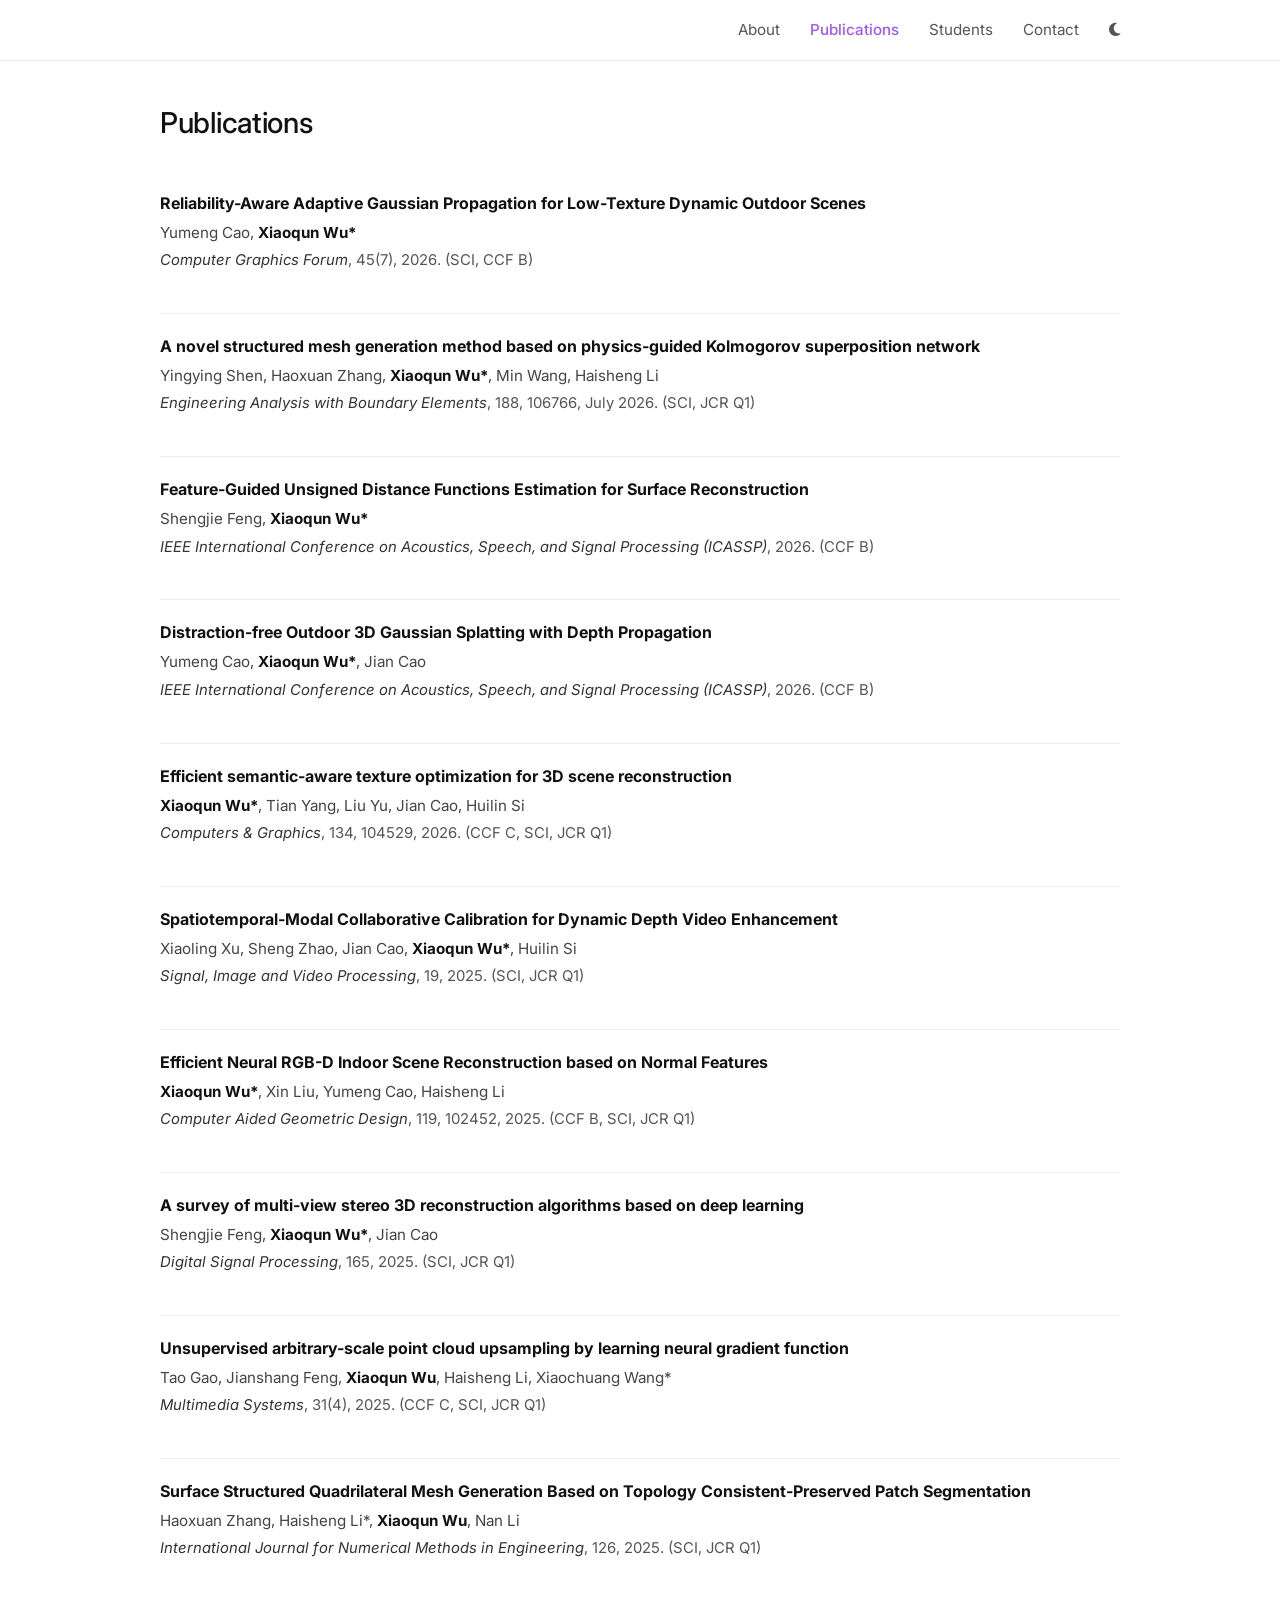
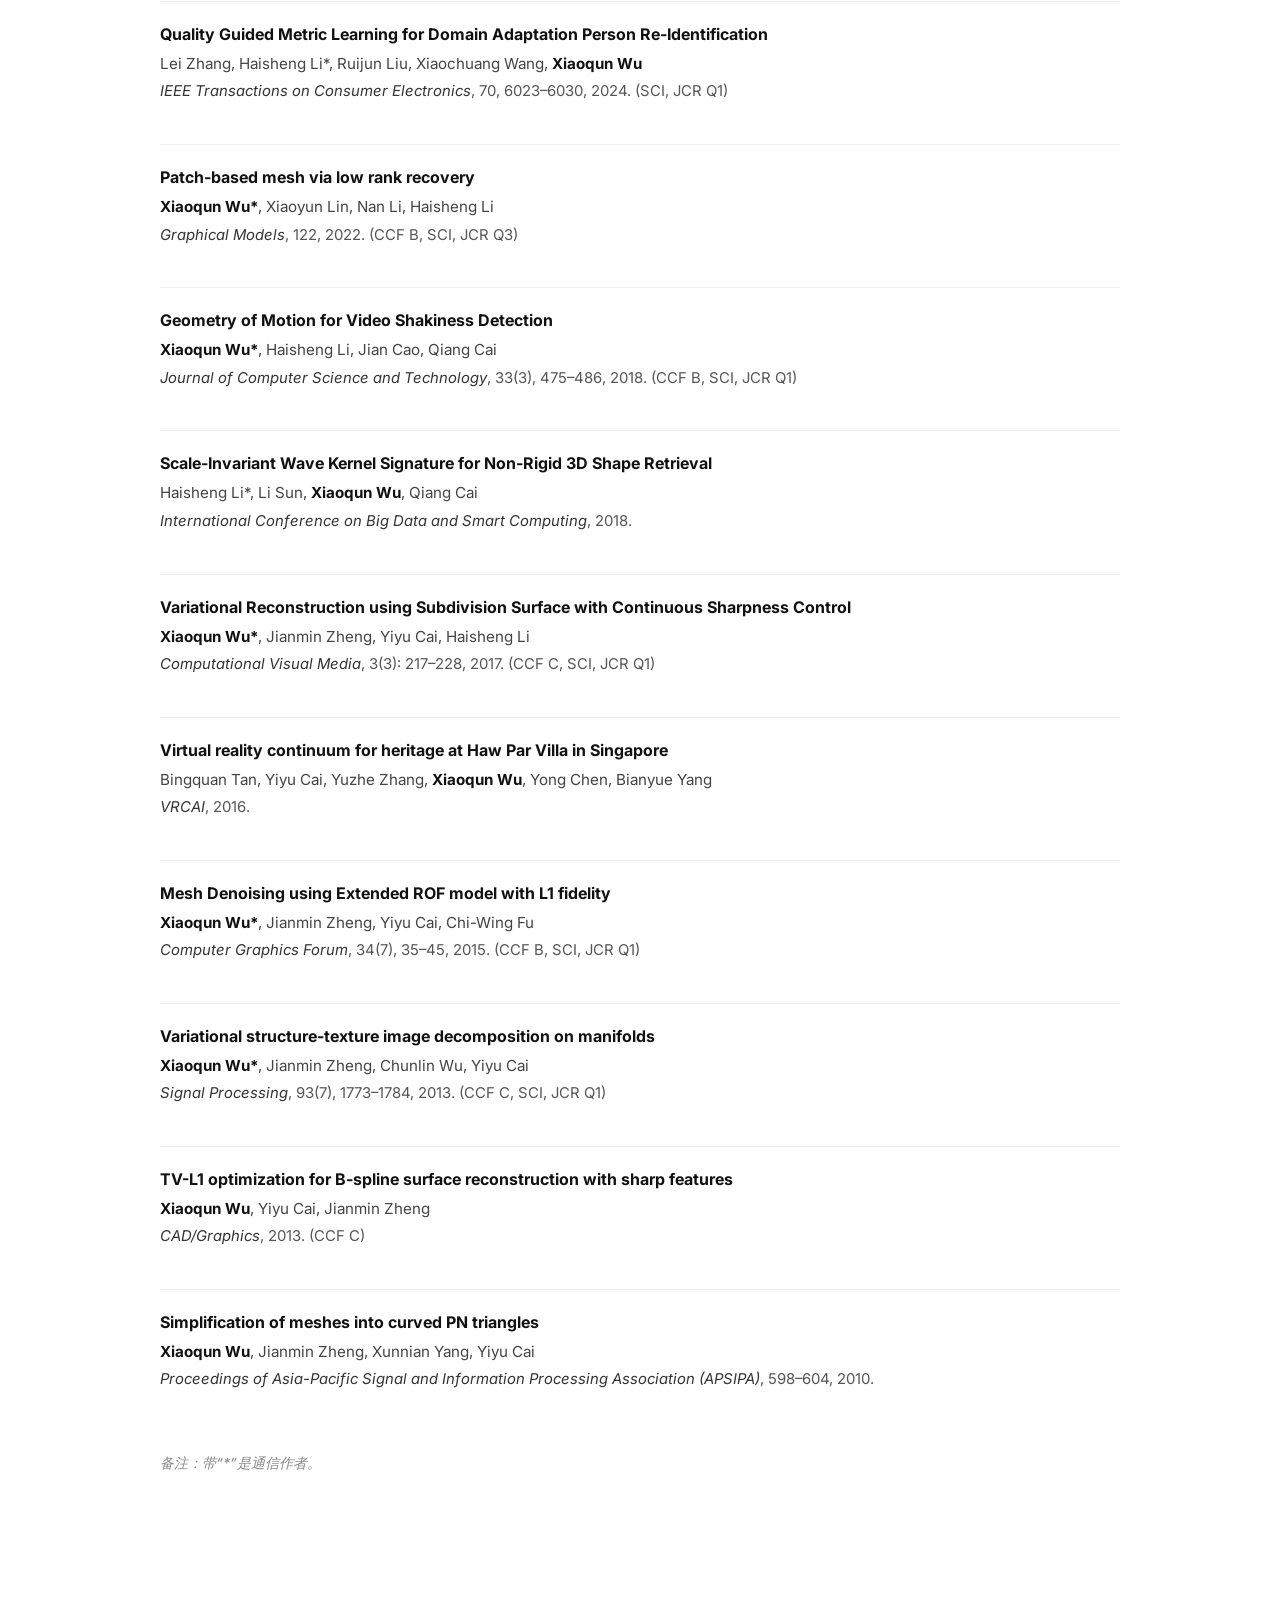
==== publications.html @ 1bc6a243 "Add files via upload" ====
<!DOCTYPE html>
<html lang="en">
<head>
    <meta charset="UTF-8">
    <meta name="viewport" content="width=device-width, initial-scale=1.0">
    <title>Publications - Xiaoqun Wu</title>
    <link rel="stylesheet" href="style.css">
    <link rel="stylesheet" href="https://cdnjs.cloudflare.com/ajax/libs/font-awesome/6.4.0/css/all.min.css">
    <link rel="preconnect" href="https://fonts.googleapis.com">
    <link rel="preconnect" href="https://fonts.gstatic.com" crossorigin>
    <link href="https://fonts.googleapis.com/css2?family=Inter:wght@300;400;500;600&display=swap" rel="stylesheet">
</head>
<body>

    <!-- 顶部导航栏 -->
    <nav class="navbar">
        <div class="nav-container">
            <div class="nav-links">
                <a href="index.html">About</a>
                <a href="publications.html" class="active">Publications</a>
                <a href="students.html">Students</a>
                <a href="index.html#contact">Contact</a>
                <a href="#" class="theme-toggle"><i class="fas fa-moon"></i></a>
            </div>
        </div>
    </nav>

    <!-- 主内容区 -->
    <main class="main-content">
        <section id="publications" class="section">
            <h2>Publications</h2>

            <ol class="pub-list">

                <li>
                    <div class="pub-title">Reliability-Aware Adaptive Gaussian Propagation for Low-Texture Dynamic Outdoor Scenes</div>
                    <div class="pub-authors">Yumeng Cao, <strong>Xiaoqun Wu*</strong></div>
                    <div class="pub-venue"><em>Computer Graphics Forum</em>, 45(7), 2026. (SCI, CCF B)</div>
                </li>

                <li>
                    <div class="pub-title">A novel structured mesh generation method based on physics-guided Kolmogorov superposition network</div>
                    <div class="pub-authors">Yingying Shen, Haoxuan Zhang, <strong>Xiaoqun Wu*</strong>, Min Wang, Haisheng Li</div>
                    <div class="pub-venue"><em>Engineering Analysis with Boundary Elements</em>, 188, 106766, July 2026. (SCI, JCR Q1)</div>
                </li>

                <li>
                    <div class="pub-title">Feature-Guided Unsigned Distance Functions Estimation for Surface Reconstruction</div>
                    <div class="pub-authors">Shengjie Feng, <strong>Xiaoqun Wu*</strong></div>
                    <div class="pub-venue"><em>IEEE International Conference on Acoustics, Speech, and Signal Processing (ICASSP)</em>, 2026. (CCF B)</div>
                </li>

                <li>
                    <div class="pub-title">Distraction-free Outdoor 3D Gaussian Splatting with Depth Propagation</div>
                    <div class="pub-authors">Yumeng Cao, <strong>Xiaoqun Wu*</strong>, Jian Cao</div>
                    <div class="pub-venue"><em>IEEE International Conference on Acoustics, Speech, and Signal Processing (ICASSP)</em>, 2026. (CCF B)</div>
                </li>

                <li>
                    <div class="pub-title">Efficient semantic-aware texture optimization for 3D scene reconstruction</div>
                    <div class="pub-authors"><strong>Xiaoqun Wu*</strong>, Tian Yang, Liu Yu, Jian Cao, Huilin Si</div>
                    <div class="pub-venue"><em>Computers &amp; Graphics</em>, 134, 104529, 2026. (CCF C, SCI, JCR Q1)</div>
                </li>

                <li>
                    <div class="pub-title">Spatiotemporal-Modal Collaborative Calibration for Dynamic Depth Video Enhancement</div>
                    <div class="pub-authors">Xiaoling Xu, Sheng Zhao, Jian Cao, <strong>Xiaoqun Wu*</strong>, Huilin Si</div>
                    <div class="pub-venue"><em>Signal, Image and Video Processing</em>, 19, 2025. (SCI, JCR Q1)</div>
                </li>

                <li>
                    <div class="pub-title">Efficient Neural RGB-D Indoor Scene Reconstruction based on Normal Features</div>
                    <div class="pub-authors"><strong>Xiaoqun Wu*</strong>, Xin Liu, Yumeng Cao, Haisheng Li</div>
                    <div class="pub-venue"><em>Computer Aided Geometric Design</em>, 119, 102452, 2025. (CCF B, SCI, JCR Q1)</div>
                </li>

                <li>
                    <div class="pub-title">A survey of multi-view stereo 3D reconstruction algorithms based on deep learning</div>
                    <div class="pub-authors">Shengjie Feng, <strong>Xiaoqun Wu*</strong>, Jian Cao</div>
                    <div class="pub-venue"><em>Digital Signal Processing</em>, 165, 2025. (SCI, JCR Q1)</div>
                </li>

                <li>
                    <div class="pub-title">Unsupervised arbitrary-scale point cloud upsampling by learning neural gradient function</div>
                    <div class="pub-authors">Tao Gao, Jianshang Feng, <strong>Xiaoqun Wu</strong>, Haisheng Li, Xiaochuang Wang*</div>
                    <div class="pub-venue"><em>Multimedia Systems</em>, 31(4), 2025. (CCF C, SCI, JCR Q1)</div>
                </li>

                <li>
                    <div class="pub-title">Surface Structured Quadrilateral Mesh Generation Based on Topology Consistent-Preserved Patch Segmentation</div>
                    <div class="pub-authors">Haoxuan Zhang, Haisheng Li*, <strong>Xiaoqun Wu</strong>, Nan Li</div>
                    <div class="pub-venue"><em>International Journal for Numerical Methods in Engineering</em>, 126, 2025. (SCI, JCR Q1)</div>
                </li>

                <li>
                    <div class="pub-title">Quality Guided Metric Learning for Domain Adaptation Person Re-Identification</div>
                    <div class="pub-authors">Lei Zhang, Haisheng Li*, Ruijun Liu, Xiaochuang Wang, <strong>Xiaoqun Wu</strong></div>
                    <div class="pub-venue"><em>IEEE Transactions on Consumer Electronics</em>, 70, 6023–6030, 2024. (SCI, JCR Q1)</div>
                </li>

                <li>
                    <div class="pub-title">Patch-based mesh via low rank recovery</div>
                    <div class="pub-authors"><strong>Xiaoqun Wu*</strong>, Xiaoyun Lin, Nan Li, Haisheng Li</div>
                    <div class="pub-venue"><em>Graphical Models</em>, 122, 2022. (CCF B, SCI, JCR Q3)</div>
                </li>

                <li>
                    <div class="pub-title">Geometry of Motion for Video Shakiness Detection</div>
                    <div class="pub-authors"><strong>Xiaoqun Wu*</strong>, Haisheng Li, Jian Cao, Qiang Cai</div>
                    <div class="pub-venue"><em>Journal of Computer Science and Technology</em>, 33(3), 475–486, 2018. (CCF B, SCI, JCR Q1)</div>
                </li>

                <li>
                    <div class="pub-title">Scale-Invariant Wave Kernel Signature for Non-Rigid 3D Shape Retrieval</div>
                    <div class="pub-authors">Haisheng Li*, Li Sun, <strong>Xiaoqun Wu</strong>, Qiang Cai</div>
                    <div class="pub-venue"><em>International Conference on Big Data and Smart Computing</em>, 2018.</div>
                </li>

                <li>
                    <div class="pub-title">Variational Reconstruction using Subdivision Surface with Continuous Sharpness Control</div>
                    <div class="pub-authors"><strong>Xiaoqun Wu*</strong>, Jianmin Zheng, Yiyu Cai, Haisheng Li</div>
                    <div class="pub-venue"><em>Computational Visual Media</em>, 3(3): 217–228, 2017. (CCF C, SCI, JCR Q1)</div>
                </li>

                <li>
                    <div class="pub-title">Virtual reality continuum for heritage at Haw Par Villa in Singapore</div>
                    <div class="pub-authors">Bingquan Tan, Yiyu Cai, Yuzhe Zhang, <strong>Xiaoqun Wu</strong>, Yong Chen, Bianyue Yang</div>
                    <div class="pub-venue"><em>VRCAI</em>, 2016.</div>
                </li>

                <li>
                    <div class="pub-title">Mesh Denoising using Extended ROF model with L1 fidelity</div>
                    <div class="pub-authors"><strong>Xiaoqun Wu*</strong>, Jianmin Zheng, Yiyu Cai, Chi-Wing Fu</div>
                    <div class="pub-venue"><em>Computer Graphics Forum</em>, 34(7), 35–45, 2015. (CCF B, SCI, JCR Q1)</div>
                </li>

                <li>
                    <div class="pub-title">Variational structure-texture image decomposition on manifolds</div>
                    <div class="pub-authors"><strong>Xiaoqun Wu*</strong>, Jianmin Zheng, Chunlin Wu, Yiyu Cai</div>
                    <div class="pub-venue"><em>Signal Processing</em>, 93(7), 1773–1784, 2013. (CCF C, SCI, JCR Q1)</div>
                </li>

                <li>
                    <div class="pub-title">TV-L1 optimization for B-spline surface reconstruction with sharp features</div>
                    <div class="pub-authors"><strong>Xiaoqun Wu</strong>, Yiyu Cai, Jianmin Zheng</div>
                    <div class="pub-venue"><em>CAD/Graphics</em>, 2013. (CCF C)</div>
                </li>

                <li>
                    <div class="pub-title">Simplification of meshes into curved PN triangles</div>
                    <div class="pub-authors"><strong>Xiaoqun Wu</strong>, Jianmin Zheng, Xunnian Yang, Yiyu Cai</div>
                    <div class="pub-venue"><em>Proceedings of Asia-Pacific Signal and Information Processing Association (APSIPA)</em>, 598–604, 2010.</div>
                </li>

            </ol>

            <p class="pub-note">备注：带“*”是通信作者。</p>
        </section>
    </main>

</body>
</html>
---- style.css ----
/* ========== 全局重置 ========== */
* {
    margin: 0;
    padding: 0;
    box-sizing: border-box;
}

html {
    scroll-behavior: smooth;
}

body {
    font-family: 'Inter', -apple-system, BlinkMacSystemFont, "Segoe UI", Roboto, sans-serif;
    background-color: #ffffff;
    color: #1a1a1a;
    line-height: 1.6;
    padding-top: 60px; /* 留出顶部导航栏高度 */
}

/* ========== 顶部导航栏 ========== */
.navbar {
    position: fixed;
    top: 0;
    left: 0;
    width: 100%;
    background-color: rgba(255, 255, 255, 0.95);
    backdrop-filter: blur(10px);
    border-bottom: 1px solid #eaeaea;
    z-index: 1000;
}

.nav-container {
    max-width: 1000px;
    margin: 0 auto;
    padding: 0 20px;
    display: flex;
    justify-content: flex-end;
    height: 60px;
    align-items: center;
}

.nav-links {
    display: flex;
    gap: 30px;
    align-items: center;
}

.nav-links a {
    text-decoration: none;
    color: #555;
    font-size: 0.95rem;
    font-weight: 400;
    transition: color 0.2s;
}

.nav-links a:hover {
    color: #a855f7; /* 截图中的紫色 */
}

.nav-links a.active {
    color: #a855f7;
    font-weight: 500;
}

.theme-toggle {
    color: #888;
    font-size: 1rem;
}

/* ========== 主内容区 ========== */
.main-content {
    max-width: 1000px;
    margin: 0 auto;
    padding: 40px 20px 80px;
}

.section {
    margin-bottom: 60px;
}

/* ========== About 版块 ========== */
.about-section {
    display: flex;
    justify-content: space-between;
    align-items: flex-start;
    gap: 60px;
}

.about-text {
    flex: 1;
    padding-top: 10px;
}

.about-text h1 {
    font-size: 2.8rem;
    font-weight: 600;
    color: #111;
    margin-bottom: 5px;
    letter-spacing: -0.5px;
}

.subtitle {
    font-size: 1.1rem;
    color: #555;
    margin-bottom: 25px;
}

.contact-info {
    font-size: 0.95rem;
    color: #444;
    margin-bottom: 25px;
    line-height: 1.8;
}

.bio p {
    font-size: 1rem;
    color: #333;
    line-height: 1.75;
    margin-bottom: 15px;
}

/* 右侧圆形头像 */
.about-image {
    flex-shrink: 0;
    width: 280px;
    height: 280px;
}

.avatar {
   width: 100%;
    height: 100%;
    border-radius: 50%;
    object-fit: cover;
    object-position: center 10%;   /* 往上移，露出更多肩膀 */
    transform: scale(0.85);        /* 关键：整体缩小到 85% */
    transform-origin: center;      /* 缩放中心点 */
    box-shadow: 0 10px 30px rgba(0, 0, 0, 0.1);
    border: 4px solid #fff;
    background-color: #eee;
}

/* ========== News 版块 ========== */
.news-section h2,
.section h2 {
    font-size: 1.8rem;
    font-weight: 500;
    color: #111;
    margin-bottom: 25px;
    letter-spacing: -0.3px;
}

.news-list {
    display: flex;
    flex-direction: column;
    gap: 15px;
}

.news-item {
    display: flex;
    gap: 30px;
    font-size: 0.95rem;
    line-height: 1.6;
}

.news-item .date {
    flex-shrink: 0;
    width: 100px;
    font-weight: 600;
    color: #111;
}

.news-item .content {
    color: #333;
}

.news-item .content em {
    font-style: normal;
    font-weight: 600;
    color: #111;
}

/* ========== Publications 版块 ========== */
.pub-list {
    list-style: none;
    padding: 0;
    counter-reset: pub-counter;
    margin-bottom: 20px;
}

.pub-list > li {
    padding-top: 20px;
    padding-bottom: 40px;
    border-bottom: 1px solid #eee;
}

.pub-list > li:last-child {
    border-bottom: none;
}

.pub-title {
    font-size: 1rem;
    font-weight: 700;
    color: #111;
    line-height: 1.5;
    margin-bottom: 6px;
}

.pub-authors {
    font-size: 0.95rem;
    color: #444;
    line-height: 1.6;
    margin-bottom: 4px;
}

.pub-authors strong {
    font-weight: 700;
    color: #111;
}

.pub-venue {
    font-size: 0.93rem;
    color: #555;
    line-height: 1.6;
}

.pub-venue em {
    font-style: italic;
    color: #333;
}

.pub-note {
    font-size: 0.88rem;
    color: #888;
    font-style: italic;
    margin-top: 10px;
}
.student-list {
    list-style: none;
    padding: 0;
    margin-bottom: 40px;
}

.student-list li {
    display: grid;
    grid-template-columns: 130px 120px 1fr;   /* 姓名列改成 130px */
    gap: 20px;
    padding: 12px 0;
    border-bottom: 1px solid #eee;
    font-size: 0.95rem;
    line-height: 1.6;
    align-items: baseline;
}

.student-list .name {
    font-weight: 600;
    color: #111;
}

.student-list .year {
    color: #555;
    font-variant-numeric: tabular-nums;
}

.student-list .note {
    color: #333;
}

@media (max-width: 600px) {
    .student-list li {
        grid-template-columns: 1fr;
        gap: 4px;
    }
}
/* ========== 响应式设计 (手机端) ========== */
@media (max-width: 768px) {
    body {
        padding-top: 50px;
    }

    .nav-container {
        height: 50px;
        justify-content: center;
    }

    .nav-links {
        gap: 15px;
    }

    .nav-links a {
        font-size: 0.85rem;
    }

    .about-section {
        flex-direction: column-reverse; /* 手机上头像在上，文字在下 */
        align-items: center;
        gap: 30px;
        text-align: center;
    }

    .about-text h1 {
        font-size: 2.2rem;
    }

    .about-image {
        width: 200px;
        height: 200px;
    }

    .news-item {
        flex-direction: column;
        gap: 5px;
    }

    .news-item .date {
        width: auto;
    }

    .contact-info {
        font-size: 0.9rem;
    }
}
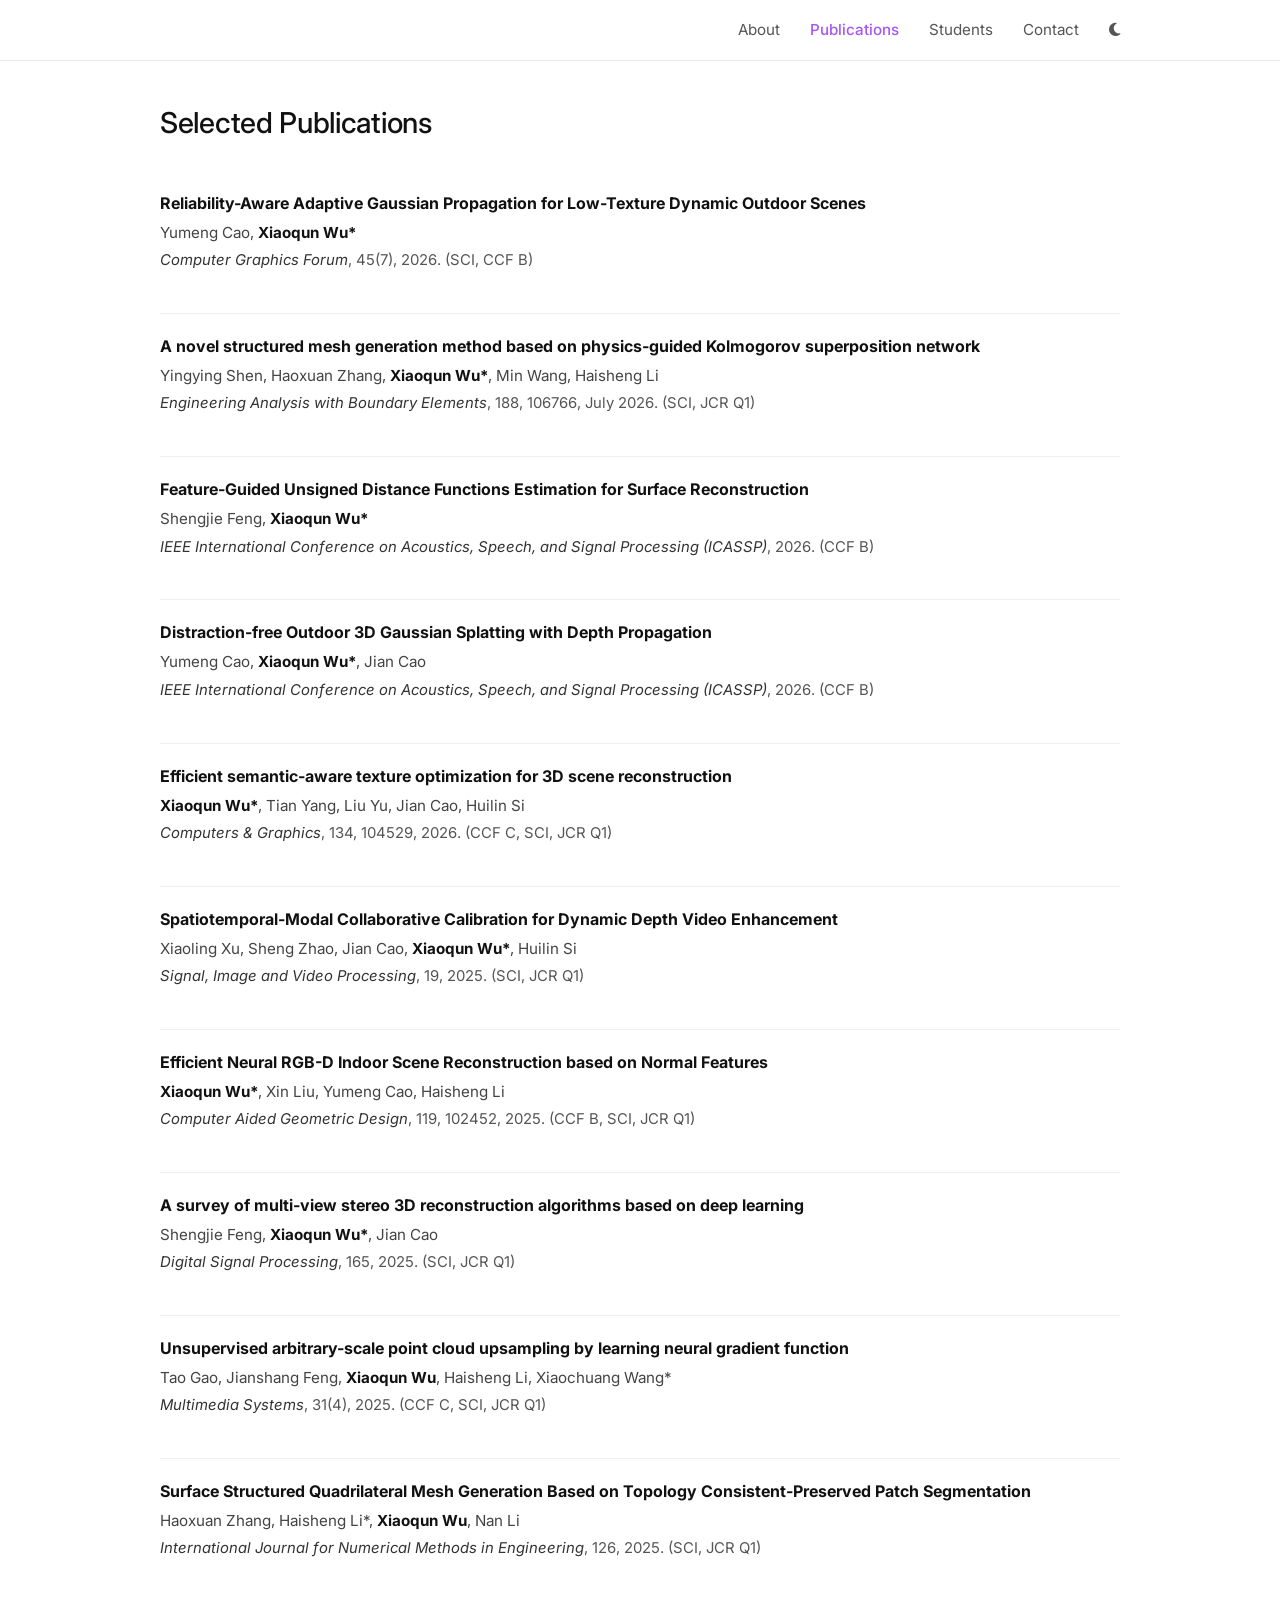
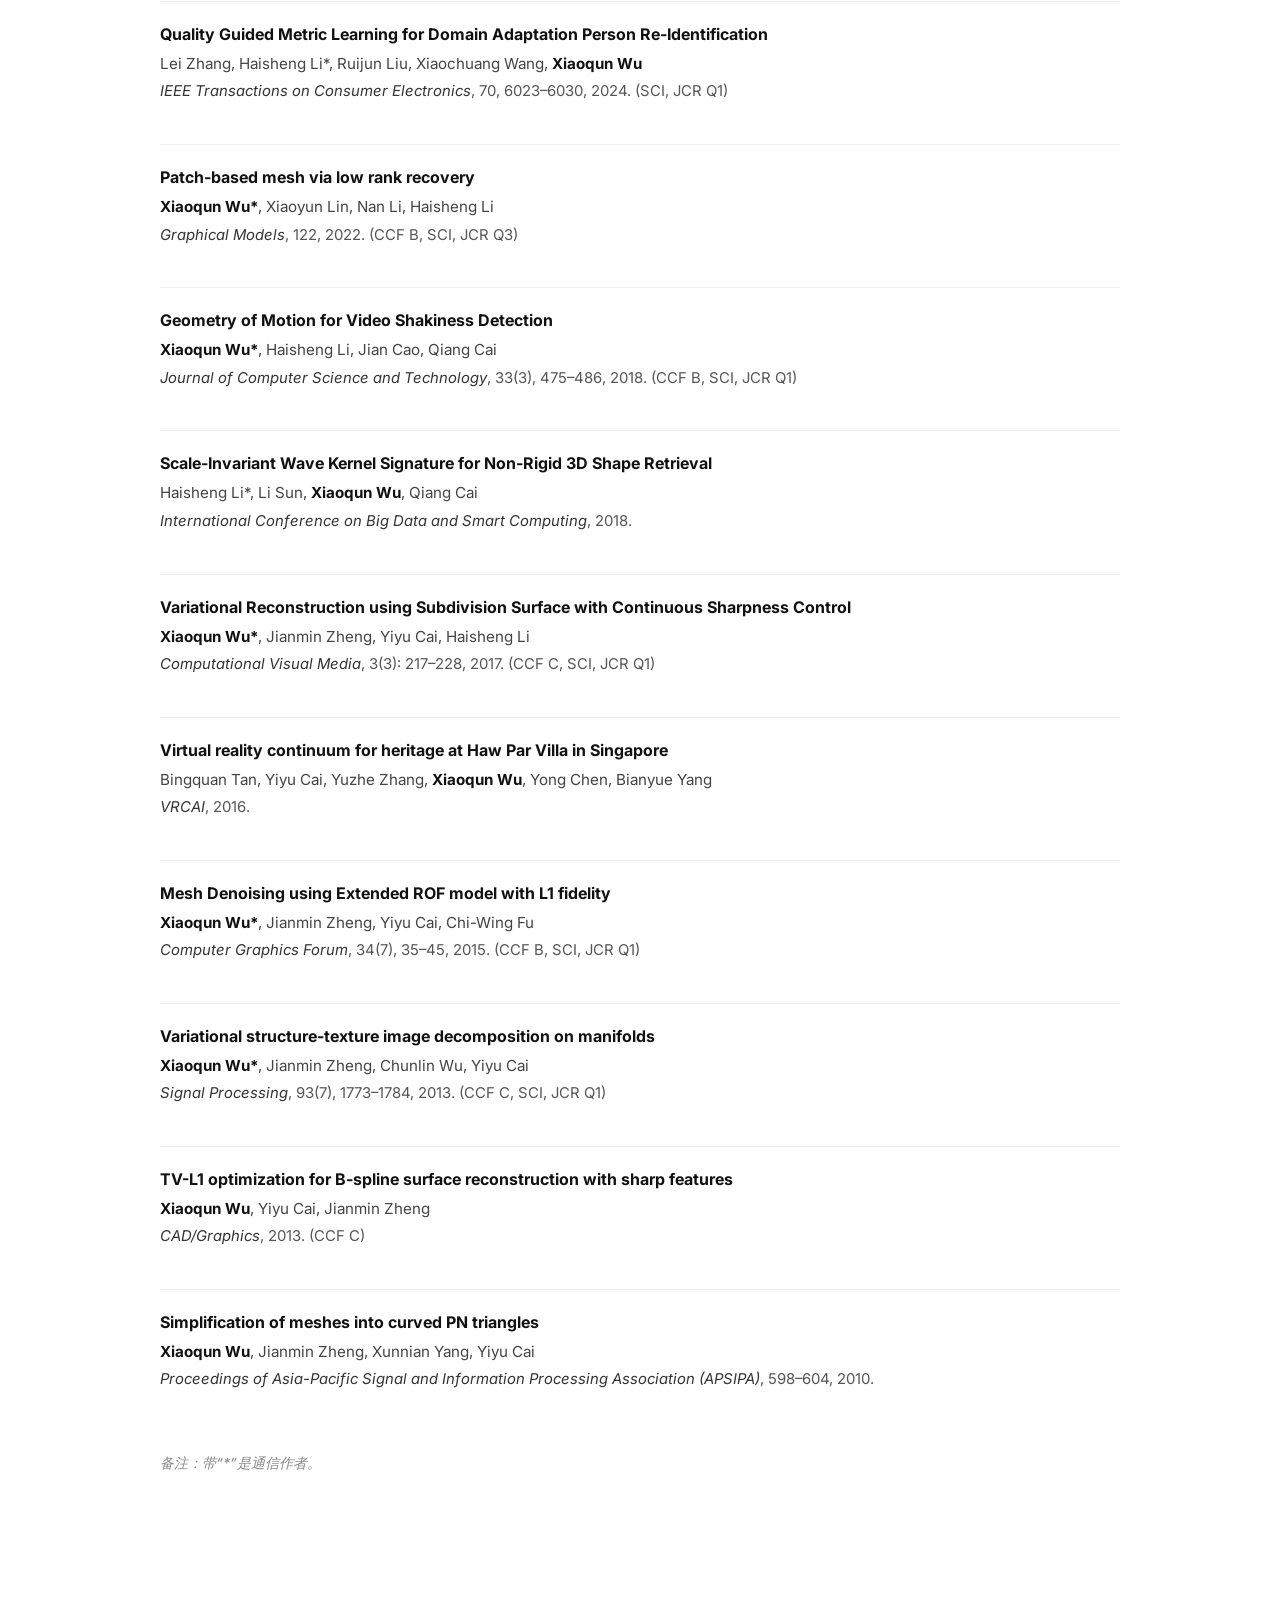
==== commit 1ed03c40: "Add files via upload" ====
--- a/publications.html
+++ b/publications.html
@@ -28,7 +28,7 @@
     <!-- 主内容区 -->
     <main class="main-content">
         <section id="publications" class="section">
-            <h2>Publications</h2>
+            <h2>Selected Publications</h2>
 
             <ol class="pub-list">
 
